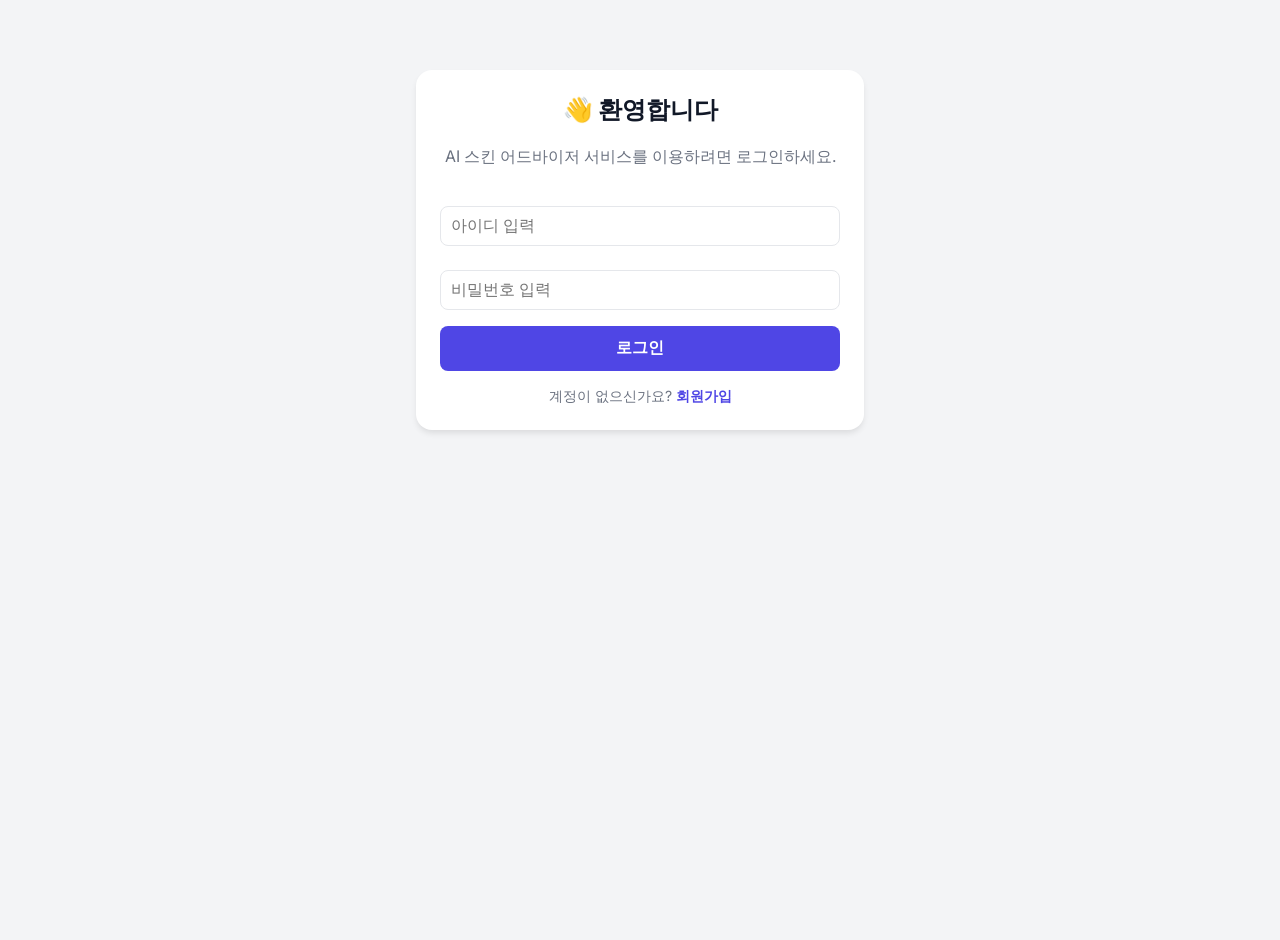
==== static/index.html @ b9366408 "사라진 제품수집 버튼 다시추가" ====
<!DOCTYPE html>
<html lang="ko">

<head>
    <meta charset="UTF-8">
    <meta name="viewport" content="width=device-width, initial-scale=1.0">
    <title>AI Skin Advisor</title>
    <script src="https://cdn.jsdelivr.net/npm/chart.js"></script>
    <link href="https://fonts.googleapis.com/css2?family=Inter:wght@400;600;700&display=swap" rel="stylesheet">
    <style>
        :root {
            --primary: #4f46e5;
            --primary-hover: #4338ca;
            --bg: #f3f4f6;
            --card-bg: #ffffff;
            --text: #1f2937;
            --text-light: #6b7280;
            --border: #e5e7eb;
            --success: #10b981;
            --danger: #ef4444;
        }

        body {
            font-family: 'Inter', sans-serif;
            background-color: var(--bg);
            color: var(--text);
            margin: 0;
            padding: 20px;
            display: flex;
            flex-direction: column;
            align-items: center;
            min-height: 100vh;
        }

        .container {
            width: 100%;
            max-width: 800px;
        }

        .card {
            background: var(--card-bg);
            border-radius: 16px;
            padding: 24px;
            box-shadow: 0 4px 6px -1px rgba(0, 0, 0, 0.1);
            margin-bottom: 20px;
        }

        h2,
        h3,
        h4 {
            margin-top: 0;
            color: #111827;
        }

        input,
        select {
            width: 100%;
            padding: 10px;
            margin: 8px 0 16px;
            border: 1px solid var(--border);
            border-radius: 8px;
            box-sizing: border-box;
            font-size: 16px;
        }

        button {
            width: 100%;
            padding: 12px;
            border: none;
            border-radius: 8px;
            font-size: 16px;
            font-weight: 600;
            cursor: pointer;
            transition: background 0.2s;
            color: white;
        }

        .btn-primary {
            background-color: var(--primary);
        }

        .btn-primary:hover {
            background-color: var(--primary-hover);
        }

        .btn-success {
            background-color: var(--success);
        }

        .btn-danger {
            background-color: var(--danger);
        }

        .btn-sm {
            padding: 6px 12px;
            font-size: 14px;
            width: auto;
        }

        .btn-logout {
            background: transparent;
            color: var(--text-light);
            border: 1px solid var(--border);
            width: auto;
            padding: 6px 12px;
        }

        .hidden {
            display: none !important;
        }

        .grid-2 {
            display: grid;
            grid-template-columns: 1fr 1fr;
            gap: 16px;
        }

        .auth-container {
            max-width: 400px;
            margin: 50px auto;
            text-align: center;
        }

        .auth-link {
            margin-top: 16px;
            font-size: 14px;
            color: var(--text-light);
        }

        .auth-link span {
            color: var(--primary);
            cursor: pointer;
            font-weight: 600;
        }

        .top-bar {
            width: 100%;
            max-width: 800px;
            display: flex;
            justify-content: space-between;
            align-items: center;
            margin-bottom: 20px;
        }

        pre {
            background: #f8fafc;
            padding: 12px;
            border-radius: 8px;
            overflow-x: auto;
            font-size: 14px;
            border: 1px solid var(--border);
        }

        /* Modal */
        .modal {
            position: fixed;
            top: 0;
            left: 0;
            width: 100%;
            height: 100%;
            background: rgba(0, 0, 0, 0.5);
            display: flex;
            justify-content: center;
            align-items: center;
            z-index: 1000;
        }

        .modal-content {
            background: white;
            padding: 24px;
            border-radius: 16px;
            width: 90%;
            max-width: 600px;
            max-height: 90vh;
            overflow-y: auto;
            position: relative;
        }

        .close-btn {
            position: absolute;
            top: 16px;
            right: 16px;
            font-size: 24px;
            cursor: pointer;
            color: #9ca3af;
        }

        table {
            width: 100%;
            border-collapse: collapse;
            margin-top: 10px;
        }

        th,
        td {
            padding: 12px;
            text-align: left;
            border-bottom: 1px solid var(--border);
        }

        th {
            font-weight: 600;
            color: var(--text-light);
        }
    </style>
</head>

<body>

    <div id="topBar" class="top-bar hidden">
        <div id="statusText" style="font-size: 1.1em;"></div>
        <button class="btn-logout" onclick="logout()">로그아웃</button>
    </div>

    <!-- Auth Container -->
    <div id="authContainer" class="card auth-container">
        <div id="loginForm">
            <h2>👋 환영합니다</h2>
            <p style="color:var(--text-light); margin-bottom:30px;">AI 스킨 어드바이저 서비스를 이용하려면 로그인하세요.</p>
            <input type="text" id="loginId" placeholder="아이디 입력">
            <input type="password" id="loginPw" placeholder="비밀번호 입력" onkeypress="if(event.keyCode==13) reqLogin()">
            <button class="btn-primary" onclick="reqLogin()">로그인</button>
            <div class="auth-link">
                계정이 없으신가요? <span onclick="toggleAuth('signup')">회원가입</span>
            </div>
        </div>

        <div id="signupForm" class="hidden">
            <h2>📝 회원가입</h2>
            <p style="color:var(--text-light); margin-bottom:20px;">새로운 계정을 생성합니다.</p>
            <input type="text" id="signId" placeholder="사용할 아이디">
            <input type="password" id="signPw" placeholder="비밀번호">
            <input type="text" id="signName" placeholder="이름 (예: 홍길동)">
            <button class="btn-success" onclick="reqSignup()">가입하기</button>
            <div class="auth-link">
                이미 계정이 있으신가요? <span onclick="toggleAuth('login')">로그인</span>
            </div>
        </div>
    </div>

    <!-- Main App -->
    <div id="mainApp" class="container hidden">

        <!-- Step 1: Analysis -->
        <div class="card">
            <h3>📸 STEP 1. 피부 분석</h3>
            <div class="grid-2">
                <div>
                    <label>현재 사용자</label>
                    <input type="text" id="currentUserId" readonly style="background:#f3f4f6;">
                </div>
                <div>
                    <label>얼굴 사진 업로드</label>
                    <input type="file" id="imageFile" accept="image/*">
                </div>
            </div>
            <div class="grid-2">
                <div><label>수분 (0~100)</label><input type="number" id="moisture" value="30"></div>
                <div><label>유분 (0~100)</label><input type="number" id="sebum" value="70"></div>
            </div>
            <div style="margin-bottom: 20px; padding: 15px; background: #e0f2fe; border-radius: 8px; border: 1px solid #bae6fd;">
                <h4 style="margin-top:0; color:#0369a1;">🤖 키오스크 모드 (라즈베리파이)</h4>
                <p style="font-size:0.9em; color:#0c4a6e;">카메라와 센서를 사용하여 자동으로 측정합니다.</p>
                <button class="btn-primary" style="background-color:#0284c7;" onclick="reqHardwareAnalyze()">
                    📸 센서 및 카메라 측정 시작
                </button>
            </div>
            <button class="btn-primary" onclick="reqAnalyze()">분석 시작하기</button>

            <div id="result1Area" class="hidden" style="margin-top:20px;">
                <h4>📊 1단계 분석 결과</h4>
                <pre id="result1"></pre>
            </div>
        </div>

        <!-- Step 2: Recommendation -->
        <div class="card hidden" id="step2Card">
            <h3>💊 STEP 2. 맞춤 처방</h3>
            <p style="color:var(--text-light); font-size:0.9em;">분석 ID: <span id="savedAnalysisId"
                    style="font-weight:bold;">None</span></p>

            <div class="grid-2">
                <div><label>수면 시간 (시간)</label><input type="number" id="sleep" value="7.0"></div>
                <div><label>물 섭취량 (ml)</label><input type="number" id="water" value="1500"></div>
                <div><label>세안 횟수 (일)</label><input type="number" id="washFreq" value="2"></div>
                <div><label>나이</label><input type="number" id="age" value="24"></div>
            </div>

            <div class="grid-2">
                <div>
                    <label>민감성 여부</label>
                    <select id="sensitivity">
                        <option value="no">아니오</option>
                        <option value="yes">예</option>
                    </select>
                </div>
                <div>
                    <label>선호 제형</label>
                    <select id="texture">
                        <option value="gel">젤</option>
                        <option value="cream">크림</option>
                        <option value="lotion">로션</option>
                    </select>
                </div>
            </div>

            <button class="btn-success" onclick="reqRecommend()">최종 처방 받기</button>

            <div id="result2Area" class="hidden" style="margin-top:20px;">
                <h4>🏆 최종 추천 결과</h4>
                <pre id="result2"></pre>
            </div>
        </div>

        <!-- History Section -->
        <div class="card">
            <div style="display:flex; justify-content:space-between; align-items:center; margin-bottom:16px;">
                <h3 style="margin:0;">📅 피부 분석 기록</h3>
                <button class="btn-primary btn-sm" onclick="reqHistory()">새로고침</button>
            </div>

            <div id="historyArea" class="hidden">
                <div style="height:300px; margin-bottom:24px;">
                    <canvas id="historyChart"></canvas>
                </div>
                <div style="overflow-x:auto;">
                    <table id="historyTable">
                        <thead>
                            <tr>
                                <th>날짜</th>
                                <th>피부나이</th>
                                <th>상세보기</th>
                            </tr>
                        </thead>
                        <tbody></tbody>
                    </table>
                </div>
            </div>
        </div>

        <div class="card" style="border: 1px solid #cbd5e1; background-color: #f8fafc;">
            <h3>🛠 관리자 메뉴 (데이터 업데이트)</h3>
            <p style="color:var(--text-light); font-size:0.9em;">새로운 화장품 데이터를 크롤링하여 DB를 갱신합니다.</p>
            <div class="grid-2">
                <div>
                    <label>관리자 키</label>
                    <input type="password" id="adminKey" placeholder="admin1234">
                </div>
                <div>
                    <label>&nbsp;</label> <button class="btn-danger" onclick="reqUpdateProducts()">🔄 제품 데이터 업데이트 실행</button>
                </div>
            </div>
        </div>
    </div>

    <!-- Detail Modal -->
    <div id="detailModal" class="modal hidden" onclick="closeModal(event)">
        <div class="modal-content">
            <span class="close-btn" onclick="closeModal(event)">&times;</span>
            <h2 style="margin-bottom:20px;">상세 분석 결과</h2>

            <div class="grid-2" style="margin-bottom:20px;">
                <div>
                    <img id="modalImg" src="" alt="분석 이미지"
                        style="width:100%; border-radius:8px; object-fit:cover; aspect-ratio:1/1; background:#eee;">
                </div>
                <div>
                    <div style="background:#f8fafc; padding:16px; border-radius:8px;">
                        <p style="font-size:1.2em; font-weight:bold; margin-top:0;">피부 나이: <span id="modalAge"
                                style="color:var(--primary);"></span>세</p>
                        <div style="display:grid; grid-template-columns:1fr 1fr; gap:8px; font-size:0.9em;">
                            <div>수분: <span id="modalMoist"></span></div>
                            <div>유분: <span id="modalSebum"></span></div>
                            <div>여드름: <span id="modalAcne"></span></div>
                            <div>주름: <span id="modalWrinkle"></span></div>
                            <div>모공: <span id="modalPore"></span></div>
                            <div>색소: <span id="modalPigment"></span></div>
                            <div>홍조: <span id="modalRedness"></span></div>
                        </div>
                    </div>
                </div>
            </div>

            <h3>추천 제품 Top 3</h3>
            <ul id="modalProducts"
                style="background:#f0fdf4; padding:16px 16px 16px 32px; border-radius:8px; color:#166534;"></ul>
        </div>
    </div>

    <script>
        // 전역 변수
        let currentUser = null;
        let currentAnalysisId = null;
        let historyData = [];
        let myChart = null;

        // 화면 전환 함수
        function toggleAuth(target) {
            const loginForm = document.getElementById('loginForm');
            const signupForm = document.getElementById('signupForm');

            document.querySelectorAll('#authContainer input').forEach(input => input.value = '');

            if (target === 'signup') {
                loginForm.classList.add('hidden');
                signupForm.classList.remove('hidden');
            } else {
                signupForm.classList.add('hidden');
                loginForm.classList.remove('hidden');
            }
        }

        // 로그인 요청
        async function reqLogin() {
            const id = document.getElementById('loginId').value;
            const pw = document.getElementById('loginPw').value;
            if (!id || !pw) return alert("아이디와 비밀번호를 입력하세요.");

            try {
                const res = await fetch('/login', {
                    method: 'POST',
                    headers: { 'Content-Type': 'application/json' },
                    body: JSON.stringify({ user_id: id, password: pw, name: "user" })
                });
                const data = await res.json();

                if (res.ok) {
                    currentUser = data.user_info;
                    document.getElementById('authContainer').classList.add('hidden');
                    document.getElementById('topBar').classList.remove('hidden');
                    document.getElementById('mainApp').classList.remove('hidden');
                    document.getElementById('statusText').innerHTML = `👤 <b>${currentUser.name}</b>님`;
                    document.getElementById('currentUserId').value = currentUser.user_id;

                    // 로그인 성공 시 자동으로 기록 불러오기
                    reqHistory();
                } else {
                    alert(data.detail);
                }
            } catch (e) { alert("서버 오류: " + e); }
        }

        // 회원가입 요청
        async function reqSignup() {
            const id = document.getElementById('signId').value;
            const pw = document.getElementById('signPw').value;
            const name = document.getElementById('signName').value;
            if (!id || !pw) return alert("정보를 모두 입력하세요.");

            try {
                const res = await fetch('/signup', {
                    method: 'POST',
                    headers: { 'Content-Type': 'application/json' },
                    body: JSON.stringify({ user_id: id, password: pw, name: name })
                });
                if (res.ok) {
                    alert("가입되었습니다! 로그인해주세요.");
                    toggleAuth('login');
                } else {
                    const err = await res.json();
                    alert(err.detail);
                }
            } catch (e) { alert("서버 오류: " + e); }
        }

        // 로그아웃
        function logout() {
            location.reload();
        }

        // 분석 요청
        async function reqAnalyze() {
            const fileInput = document.getElementById('imageFile');
            if (fileInput.files.length === 0) return alert("사진을 선택해주세요.");

            const formData = new FormData();
            formData.append("user_id", currentUser.user_id);
            formData.append("moisture", document.getElementById('moisture').value);
            formData.append("sebum", document.getElementById('sebum').value);
            formData.append("file", fileInput.files[0]);

            try {
                const res = await fetch('/analyze', { method: 'POST', body: formData });
                const data = await res.json();
                if (!res.ok) throw new Error(data.detail);

                document.getElementById('result1Area').classList.remove('hidden');
                document.getElementById('result1').innerText = JSON.stringify(data, null, 2);

                if (data.analysis_id) {
                    currentAnalysisId = data.analysis_id;
                    document.getElementById('savedAnalysisId').innerText = currentAnalysisId;
                    document.getElementById('step2Card').classList.remove('hidden');
                    document.getElementById('step2Card').scrollIntoView({ behavior: 'smooth' });
                }
            } catch (err) { alert(err); }
        }

        // 하드웨어 측정 요청 함수
        async function reqHardwareAnalyze() {
            if (!currentUser) return alert("로그인이 필요합니다.");

            // 버튼 로딩 표시
            const btn = event.target;
            const originalText = btn.innerText;
            btn.innerText = "⏳ 측정 및 분석 중...";
            btn.disabled = true;

            try {
                const formData = new FormData();
                formData.append("user_id", currentUser.user_id);

                // 서버에 하드웨어 측정 요청 (/analyze-hardware)
                const res = await fetch('/analyze-hardware', {
                    method: 'POST',
                    body: formData
                });

                const data = await res.json();
                if (!res.ok) throw new Error(data.detail);

                // 1. 분석 결과창 띄우기
                document.getElementById('result1Area').classList.remove('hidden');
                document.getElementById('result1').innerText = JSON.stringify(data, null, 2);

                // 2. 센서값(수분/유분)이 있으면 입력칸에 자동으로 채워주기
                if(data.sensor_data) {
                    document.getElementById('moisture').value = data.sensor_data.moisture;
                    document.getElementById('sebum').value = data.sensor_data.sebum;
                    alert(`측정 완료!\n수분: ${data.sensor_data.moisture}, 유분: ${data.sensor_data.sebum}`);
                }

                // 3. 다음 단계(처방)로 넘어가기 위한 ID 저장
                if (data.analysis_id) {
                    currentAnalysisId = data.analysis_id;
                    document.getElementById('savedAnalysisId').innerText = currentAnalysisId;
                    document.getElementById('step2Card').classList.remove('hidden');
                    document.getElementById('step2Card').scrollIntoView({ behavior: 'smooth' });
                }

            } catch (err) {
                alert("하드웨어 분석 실패: " + err);
            } finally {
                // 버튼 원상복구
                btn.innerText = originalText;
                btn.disabled = false;
            }
        }

        // 추천 요청
        async function reqRecommend() {
            if (!currentAnalysisId) return alert("분석부터 진행하세요.");

            const payload = {
                "user_id": currentUser.user_id,
                "analysis_id": currentAnalysisId,
                "lifestyle": {
                    "sleep_hours_7d": parseFloat(document.getElementById('sleep').value),
                    "water_intake_ml": parseInt(document.getElementById('water').value),
                    "wash_freq_per_day": parseInt(document.getElementById('washFreq').value),
                    "wash_temp": "normal",
                    "sensitivity": document.getElementById('sensitivity').value
                },
                "user_pref": {
                    "age": parseInt(document.getElementById('age').value),
                    "pref_texture": document.getElementById('texture').value
                }
            };

            try {
                const res = await fetch('/recommend', {
                    method: 'POST',
                    headers: { 'Content-Type': 'application/json' },
                    body: JSON.stringify(payload)
                });
                const data = await res.json();
                document.getElementById('result2Area').classList.remove('hidden');
                document.getElementById('result2').innerText = JSON.stringify(data, null, 2);

                // 추천 완료 후 기록 갱신
                reqHistory();
            } catch (err) { alert(err); }
        }

        // 히스토리 요청
        async function reqHistory() {
            if (!currentUser) return;
            try {
                const res = await fetch(`/history/${currentUser.user_id}`);
                const data = await res.json();
                historyData = data.history;

                const tbody = document.querySelector('#historyTable tbody');
                tbody.innerHTML = "";

                if (historyData.length === 0) {
                    tbody.innerHTML = "<tr><td colspan='3'>기록이 없습니다.</td></tr>";
                    document.getElementById('historyArea').classList.remove('hidden'); // 빈 기록이라도 영역은 보여줌
                    return;
                }

                // 테이블 렌더링
                historyData.forEach((item, index) => {
                    tbody.innerHTML += `<tr>
                        <td>${item.date.split(' ')[0]}</td>
                        <td>${item.skin_age}세</td>
                        <td><button class="btn-primary btn-sm" onclick="openModal(${index})">보기</button></td>
                    </tr>`;
                });

                document.getElementById('historyArea').classList.remove('hidden');
                renderChart(historyData);

            } catch (e) { console.error(e); }
        }

        // 차트 렌더링
        function renderChart(data) {
            const ctx = document.getElementById('historyChart').getContext('2d');

            // 날짜 오름차순 정렬
            const sortedData = [...data].sort((a, b) => new Date(a.date) - new Date(b.date));

            const labels = sortedData.map(d => d.date.split(' ')[0]);
            const ages = sortedData.map(d => d.skin_age);
            const moistures = sortedData.map(d => d.scores ? d.scores.moisture : 0);

            if (myChart) myChart.destroy();

            myChart = new Chart(ctx, {
                type: 'line',
                data: {
                    labels: labels,
                    datasets: [
                        {
                            label: '피부 나이',
                            data: ages,
                            borderColor: '#ef4444',
                            backgroundColor: 'rgba(239, 68, 68, 0.1)',
                            tension: 0.3,
                            fill: true
                        },
                        {
                            label: '수분도',
                            data: moistures,
                            borderColor: '#10b981',
                            backgroundColor: 'rgba(16, 185, 129, 0.1)',
                            tension: 0.3,
                            fill: true
                        }
                    ]
                },
                options: {
                    responsive: true,
                    maintainAspectRatio: false,
                    scales: {
                        y: { beginAtZero: true }
                    }
                }
            });
        }

        // 모달 열기
        function openModal(index) {
            const item = historyData[index];
            const scores = item.scores || {};

            const imgTag = document.getElementById('modalImg');
            if (item.image_path) {
                const filename = item.image_path.split(/[/\\\\]/).pop();
                imgTag.src = `/uploads/${filename}`;
                imgTag.classList.remove('hidden');
            } else {
                imgTag.classList.add('hidden');
            }

            document.getElementById('modalAge').innerText = item.skin_age;
            document.getElementById('modalAcne').innerText = scores.acne || 0;
            document.getElementById('modalWrinkle').innerText = scores.wrinkles || 0;
            document.getElementById('modalPore').innerText = scores.pores || 0;
            document.getElementById('modalPigment').innerText = scores.pigmentation || 0;
            document.getElementById('modalRedness').innerText = scores.redness || 0;
            document.getElementById('modalMoist').innerText = scores.moisture || 0;
            document.getElementById('modalSebum').innerText = scores.sebum || 0;

            const ul = document.getElementById('modalProducts');
            ul.innerHTML = "";
            if (item.top3_names && item.top3_names.length > 0) {
                item.top3_names.forEach(name => {
                    ul.innerHTML += `<li>${name}</li>`;
                });
            } else {
                ul.innerHTML = "<li>추천 제품 정보가 없습니다.</li>";
            }

            document.getElementById('detailModal').classList.remove('hidden');
        }

        // 모달 닫기
        function closeModal(e) {
            if (e.target === e.currentTarget || e.target.classList.contains('close-btn')) {
                document.getElementById('detailModal').classList.add('hidden');
            }
        }

        // [추가됨] 관리자 제품 업데이트 요청
        async function reqUpdateProducts() {
            const secretKey = document.getElementById('adminKey').value;
            if (!secretKey) return alert("관리자 키를 입력해주세요.");

            // main.py가 Form 데이터(secret_key)를 요구하므로 FormData 사용
            const formData = new FormData();
            formData.append("secret_key", secretKey);

            const btn = event.target;
            const originalText = btn.innerText;
            btn.innerText = "🚀 요청 중...";
            btn.disabled = true;

            try {
                const res = await fetch('/update-products', {
                    method: 'POST',
                    body: formData
                });
                const data = await res.json();

                if (res.ok) {
                    alert("✅ 성공: " + data.message + "\n(백그라운드에서 작업이 진행됩니다.)");
                } else {
                    alert("❌ 실패: " + data.detail); // 키가 틀리면 여기서 걸러짐
                }
            } catch (e) {
                alert("서버 통신 오류: " + e);
            } finally {
                btn.innerText = originalText;
                btn.disabled = false;
            }
        }
    </script>
</body>

</html>
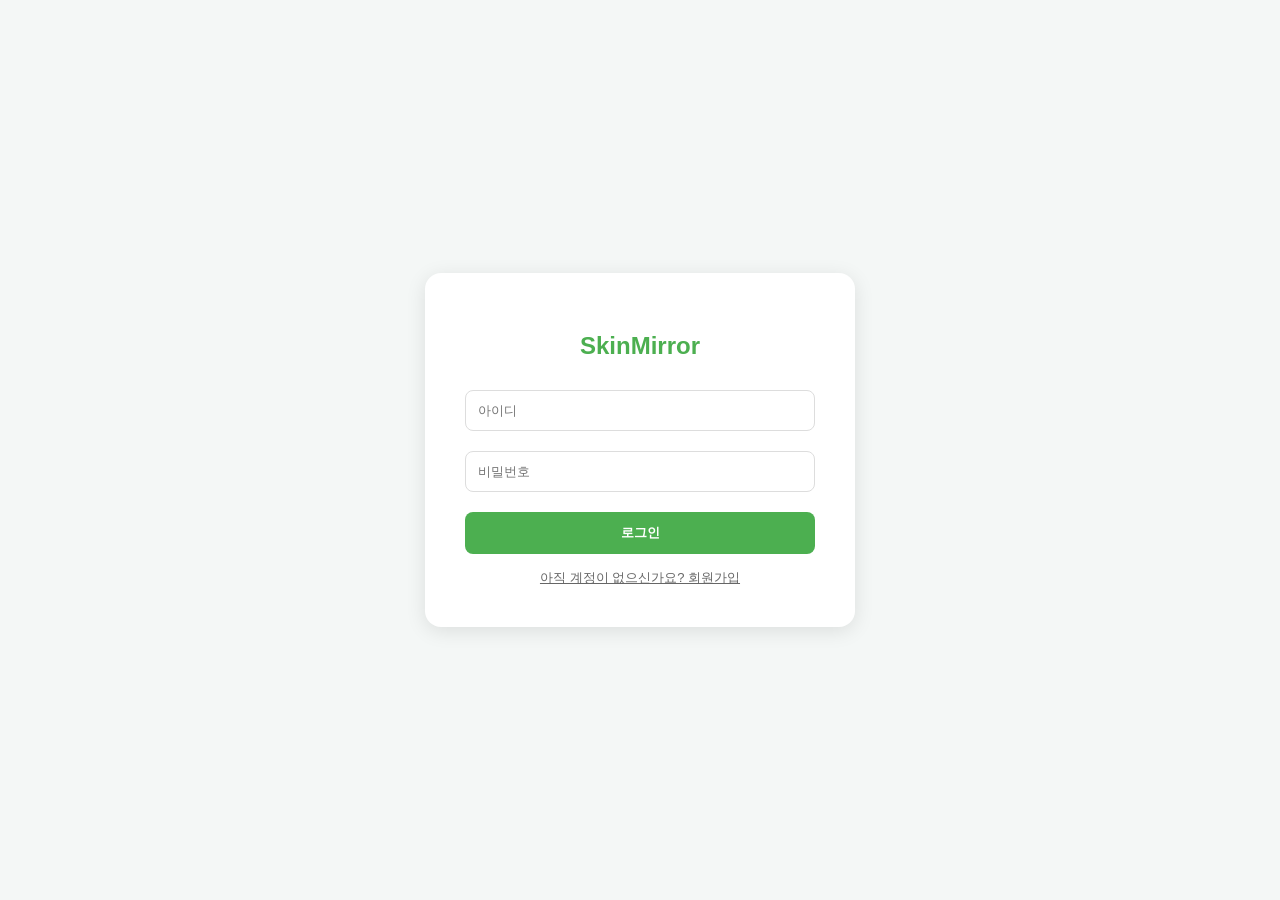
==== commit 1fe4e105: "이것 저것 수정함" ====
--- a/static/index.html
+++ b/static/index.html
@@ -1,742 +1,176 @@
 <!DOCTYPE html>
 <html lang="ko">
-
 <head>
     <meta charset="UTF-8">
     <meta name="viewport" content="width=device-width, initial-scale=1.0">
-    <title>AI Skin Advisor</title>
-    <script src="https://cdn.jsdelivr.net/npm/chart.js"></script>
-    <link href="https://fonts.googleapis.com/css2?family=Inter:wght@400;600;700&display=swap" rel="stylesheet">
-    <style>
-        :root {
-            --primary: #4f46e5;
-            --primary-hover: #4338ca;
-            --bg: #f3f4f6;
-            --card-bg: #ffffff;
-            --text: #1f2937;
-            --text-light: #6b7280;
-            --border: #e5e7eb;
-            --success: #10b981;
-            --danger: #ef4444;
-        }
+    <title>SkinMirror PC Dashboard</title>
+    <link href="https://cdnjs.cloudflare.com/ajax/libs/font-awesome/6.0.0/css/all.min.css" rel="stylesheet">
 
-        body {
-            font-family: 'Inter', sans-serif;
-            background-color: var(--bg);
-            color: var(--text);
-            margin: 0;
-            padding: 20px;
-            display: flex;
-            flex-direction: column;
-            align-items: center;
-            min-height: 100vh;
-        }
+    <link rel="icon" href="data:,">
 
-        .container {
-            width: 100%;
-            max-width: 800px;
-        }
-
-        .card {
-            background: var(--card-bg);
-            border-radius: 16px;
-            padding: 24px;
-            box-shadow: 0 4px 6px -1px rgba(0, 0, 0, 0.1);
-            margin-bottom: 20px;
-        }
-
-        h2,
-        h3,
-        h4 {
-            margin-top: 0;
-            color: #111827;
-        }
-
-        input,
-        select {
-            width: 100%;
-            padding: 10px;
-            margin: 8px 0 16px;
-            border: 1px solid var(--border);
-            border-radius: 8px;
-            box-sizing: border-box;
-            font-size: 16px;
-        }
-
-        button {
-            width: 100%;
-            padding: 12px;
-            border: none;
-            border-radius: 8px;
-            font-size: 16px;
-            font-weight: 600;
-            cursor: pointer;
-            transition: background 0.2s;
-            color: white;
-        }
-
-        .btn-primary {
-            background-color: var(--primary);
-        }
-
-        .btn-primary:hover {
-            background-color: var(--primary-hover);
-        }
-
-        .btn-success {
-            background-color: var(--success);
-        }
-
-        .btn-danger {
-            background-color: var(--danger);
-        }
-
-        .btn-sm {
-            padding: 6px 12px;
-            font-size: 14px;
-            width: auto;
-        }
-
-        .btn-logout {
-            background: transparent;
-            color: var(--text-light);
-            border: 1px solid var(--border);
-            width: auto;
-            padding: 6px 12px;
-        }
-
-        .hidden {
-            display: none !important;
-        }
-
-        .grid-2 {
-            display: grid;
-            grid-template-columns: 1fr 1fr;
-            gap: 16px;
-        }
-
-        .auth-container {
-            max-width: 400px;
-            margin: 50px auto;
-            text-align: center;
-        }
-
-        .auth-link {
-            margin-top: 16px;
-            font-size: 14px;
-            color: var(--text-light);
-        }
-
-        .auth-link span {
-            color: var(--primary);
-            cursor: pointer;
-            font-weight: 600;
-        }
-
-        .top-bar {
-            width: 100%;
-            max-width: 800px;
-            display: flex;
-            justify-content: space-between;
-            align-items: center;
-            margin-bottom: 20px;
-        }
-
-        pre {
-            background: #f8fafc;
-            padding: 12px;
-            border-radius: 8px;
-            overflow-x: auto;
-            font-size: 14px;
-            border: 1px solid var(--border);
-        }
-
-        /* Modal */
-        .modal {
-            position: fixed;
-            top: 0;
-            left: 0;
-            width: 100%;
-            height: 100%;
-            background: rgba(0, 0, 0, 0.5);
-            display: flex;
-            justify-content: center;
-            align-items: center;
-            z-index: 1000;
-        }
-
-        .modal-content {
-            background: white;
-            padding: 24px;
-            border-radius: 16px;
-            width: 90%;
-            max-width: 600px;
-            max-height: 90vh;
-            overflow-y: auto;
-            position: relative;
-        }
-
-        .close-btn {
-            position: absolute;
-            top: 16px;
-            right: 16px;
-            font-size: 24px;
-            cursor: pointer;
-            color: #9ca3af;
-        }
-
-        table {
-            width: 100%;
-            border-collapse: collapse;
-            margin-top: 10px;
-        }
-
-        th,
-        td {
-            padding: 12px;
-            text-align: left;
-            border-bottom: 1px solid var(--border);
-        }
-
-        th {
-            font-weight: 600;
-            color: var(--text-light);
-        }
-    </style>
+    <link rel="stylesheet" href="style.css">
 </head>
-
 <body>
 
-    <div id="topBar" class="top-bar hidden">
-        <div id="statusText" style="font-size: 1.1em;"></div>
-        <button class="btn-logout" onclick="logout()">로그아웃</button>
+    <div id="loginOverlay">
+        <div class="login-card">
+            <h2 style="color: #4CAF50; margin-bottom: 20px;">SkinMirror</h2>
+            <input type="text" id="inputId" class="login-input" placeholder="아이디" onkeypress="handleEnter(event)">
+            <input type="password" id="inputPw" class="login-input" placeholder="비밀번호" onkeypress="handleEnter(event)">
+            <button class="login-btn" onclick="performLogin()">로그인</button>
+            <div class="signup-link" onclick="performSignup()">아직 계정이 없으신가요? 회원가입</div>
+        </div>
     </div>
 
-    <!-- Auth Container -->
-    <div id="authContainer" class="card auth-container">
-        <div id="loginForm">
-            <h2>👋 환영합니다</h2>
-            <p style="color:var(--text-light); margin-bottom:30px;">AI 스킨 어드바이저 서비스를 이용하려면 로그인하세요.</p>
-            <input type="text" id="loginId" placeholder="아이디 입력">
-            <input type="password" id="loginPw" placeholder="비밀번호 입력" onkeypress="if(event.keyCode==13) reqLogin()">
-            <button class="btn-primary" onclick="reqLogin()">로그인</button>
-            <div class="auth-link">
-                계정이 없으신가요? <span onclick="toggleAuth('signup')">회원가입</span>
+    <div class="dashboard-wrapper">
+
+        <div class="sidebar">
+            <div class="logo">SkinMirror</div>
+
+            <div class="menu-item active" onclick="switchView('calendar')" id="menu-calendar">
+                <i class="fas fa-calendar-alt"></i> 히스토리
+            </div>
+
+            <div class="menu-item" onclick="switchView('report')" id="menu-report">
+                <i class="fas fa-clipboard-list"></i> 분석 리포트
+            </div>
+
+            <div class="menu-item" onclick="switchView('settings')" id="menu-settings">
+                <i class="fas fa-cog"></i> 사용자 설정
+            </div>
+
+            <div class="menu-item logout" onclick="logout()">
+                <i class="fas fa-sign-out-alt"></i> 로그아웃
             </div>
         </div>
 
-        <div id="signupForm" class="hidden">
-            <h2>📝 회원가입</h2>
-            <p style="color:var(--text-light); margin-bottom:20px;">새로운 계정을 생성합니다.</p>
-            <input type="text" id="signId" placeholder="사용할 아이디">
-            <input type="password" id="signPw" placeholder="비밀번호">
-            <input type="text" id="signName" placeholder="이름 (예: 홍길동)">
-            <button class="btn-success" onclick="reqSignup()">가입하기</button>
-            <div class="auth-link">
-                이미 계정이 있으신가요? <span onclick="toggleAuth('login')">로그인</span>
-            </div>
-        </div>
-    </div>
+        <div class="content-area">
 
-    <!-- Main App -->
-    <div id="mainApp" class="container hidden">
+            <div id="view-calendar" class="view-section active">
+                <div class="dashboard-container">
+                    <div class="calendar-section">
+                        <div class="cal-header">
+                            <h2 id="currentMonth">2025년 12월</h2>
+                            <div>
+                                <button class="cal-btn" onclick="changeMonth(-1)"><i class="fas fa-chevron-left"></i></button>
+                                <button class="cal-btn" onclick="changeMonth(1)"><i class="fas fa-chevron-right"></i></button>
+                            </div>
+                        </div>
+                        <div class="weekdays">
+                            <div style="color: #ff5252">일</div><div>월</div><div>화</div><div>수</div><div>목</div><div>금</div><div style="color: #4a90e2">토</div>
+                        </div>
+                        <div class="days" id="calendarGrid"></div>
+                    </div>
 
-        <!-- Step 1: Analysis -->
-        <div class="card">
-            <h3>📸 STEP 1. 피부 분석</h3>
-            <div class="grid-2">
-                <div>
-                    <label>현재 사용자</label>
-                    <input type="text" id="currentUserId" readonly style="background:#f3f4f6;">
-                </div>
-                <div>
-                    <label>얼굴 사진 업로드</label>
-                    <input type="file" id="imageFile" accept="image/*">
-                </div>
-            </div>
-            <div class="grid-2">
-                <div><label>수분 (0~100)</label><input type="number" id="moisture" value="30"></div>
-                <div><label>유분 (0~100)</label><input type="number" id="sebum" value="70"></div>
-            </div>
-            <div style="margin-bottom: 20px; padding: 15px; background: #e0f2fe; border-radius: 8px; border: 1px solid #bae6fd;">
-                <h4 style="margin-top:0; color:#0369a1;">🤖 키오스크 모드 (라즈베리파이)</h4>
-                <p style="font-size:0.9em; color:#0c4a6e;">카메라와 센서를 사용하여 자동으로 측정합니다.</p>
-                <button class="btn-primary" style="background-color:#0284c7;" onclick="reqHardwareAnalyze()">
-                    📸 센서 및 카메라 측정 시작
-                </button>
-            </div>
-            <button class="btn-primary" onclick="reqAnalyze()">분석 시작하기</button>
-
-            <div id="result1Area" class="hidden" style="margin-top:20px;">
-                <h4>📊 1단계 분석 결과</h4>
-                <pre id="result1"></pre>
-            </div>
-        </div>
-
-        <!-- Step 2: Recommendation -->
-        <div class="card hidden" id="step2Card">
-            <h3>💊 STEP 2. 맞춤 처방</h3>
-            <p style="color:var(--text-light); font-size:0.9em;">분석 ID: <span id="savedAnalysisId"
-                    style="font-weight:bold;">None</span></p>
-
-            <div class="grid-2">
-                <div><label>수면 시간 (시간)</label><input type="number" id="sleep" value="7.0"></div>
-                <div><label>물 섭취량 (ml)</label><input type="number" id="water" value="1500"></div>
-                <div><label>세안 횟수 (일)</label><input type="number" id="washFreq" value="2"></div>
-                <div><label>나이</label><input type="number" id="age" value="24"></div>
-            </div>
-
-            <div class="grid-2">
-                <div>
-                    <label>민감성 여부</label>
-                    <select id="sensitivity">
-                        <option value="no">아니오</option>
-                        <option value="yes">예</option>
-                    </select>
-                </div>
-                <div>
-                    <label>선호 제형</label>
-                    <select id="texture">
-                        <option value="gel">젤</option>
-                        <option value="cream">크림</option>
-                        <option value="lotion">로션</option>
-                    </select>
-                </div>
-            </div>
-
-            <button class="btn-success" onclick="reqRecommend()">최종 처방 받기</button>
-
-            <div id="result2Area" class="hidden" style="margin-top:20px;">
-                <h4>🏆 최종 추천 결과</h4>
-                <pre id="result2"></pre>
-            </div>
-        </div>
-
-        <!-- History Section -->
-        <div class="card">
-            <div style="display:flex; justify-content:space-between; align-items:center; margin-bottom:16px;">
-                <h3 style="margin:0;">📅 피부 분석 기록</h3>
-                <button class="btn-primary btn-sm" onclick="reqHistory()">새로고침</button>
-            </div>
-
-            <div id="historyArea" class="hidden">
-                <div style="height:300px; margin-bottom:24px;">
-                    <canvas id="historyChart"></canvas>
-                </div>
-                <div style="overflow-x:auto;">
-                    <table id="historyTable">
-                        <thead>
-                            <tr>
-                                <th>날짜</th>
-                                <th>피부나이</th>
-                                <th>상세보기</th>
-                            </tr>
-                        </thead>
-                        <tbody></tbody>
-                    </table>
-                </div>
-            </div>
-        </div>
-
-        <div class="card" style="border: 1px solid #cbd5e1; background-color: #f8fafc;">
-            <h3>🛠 관리자 메뉴 (데이터 업데이트)</h3>
-            <p style="color:var(--text-light); font-size:0.9em;">새로운 화장품 데이터를 크롤링하여 DB를 갱신합니다.</p>
-            <div class="grid-2">
-                <div>
-                    <label>관리자 키</label>
-                    <input type="password" id="adminKey" placeholder="admin1234">
-                </div>
-                <div>
-                    <label>&nbsp;</label> <button class="btn-danger" onclick="reqUpdateProducts()">🔄 제품 데이터 업데이트 실행</button>
-                </div>
-            </div>
-        </div>
-    </div>
-
-    <!-- Detail Modal -->
-    <div id="detailModal" class="modal hidden" onclick="closeModal(event)">
-        <div class="modal-content">
-            <span class="close-btn" onclick="closeModal(event)">&times;</span>
-            <h2 style="margin-bottom:20px;">상세 분석 결과</h2>
-
-            <div class="grid-2" style="margin-bottom:20px;">
-                <div>
-                    <img id="modalImg" src="" alt="분석 이미지"
-                        style="width:100%; border-radius:8px; object-fit:cover; aspect-ratio:1/1; background:#eee;">
-                </div>
-                <div>
-                    <div style="background:#f8fafc; padding:16px; border-radius:8px;">
-                        <p style="font-size:1.2em; font-weight:bold; margin-top:0;">피부 나이: <span id="modalAge"
-                                style="color:var(--primary);"></span>세</p>
-                        <div style="display:grid; grid-template-columns:1fr 1fr; gap:8px; font-size:0.9em;">
-                            <div>수분: <span id="modalMoist"></span></div>
-                            <div>유분: <span id="modalSebum"></span></div>
-                            <div>여드름: <span id="modalAcne"></span></div>
-                            <div>주름: <span id="modalWrinkle"></span></div>
-                            <div>모공: <span id="modalPore"></span></div>
-                            <div>색소: <span id="modalPigment"></span></div>
-                            <div>홍조: <span id="modalRedness"></span></div>
+                    <div class="detail-section">
+                        <div class="user-info">
+                            <div><span style="font-size: 14px; color: #666;">환영합니다!</span><br><strong style="font-size: 20px;" id="displayUserId">User</strong> 님</div>
+                        </div>
+                        <div id="detailContent">
+                            <div class="no-data"><i class="fas fa-calendar-alt" style="font-size: 48px; margin-bottom: 10px;"></i><p>날짜를 클릭하여<br>피부 기록을 확인하세요.</p></div>
                         </div>
                     </div>
                 </div>
             </div>
 
-            <h3>추천 제품 Top 3</h3>
-            <ul id="modalProducts"
-                style="background:#f0fdf4; padding:16px 16px 16px 32px; border-radius:8px; color:#166534;"></ul>
+            <div id="view-report" class="view-section" style="display: none;">
+                <div class="report-container">
+                    <div class="report-header">
+                        <h2>🧪 피부 정밀 분석 리포트</h2>
+                        <button class="primary-btn" id="analyzeBtn" onclick="runAnalysis()">
+                            <i class="fas fa-magic"></i> 최신 기록으로 분석하기
+                        </button>
+                    </div>
+
+                    <div id="reportResult" style="display: none;">
+                        <h3>🧴 AI 추천 제품</h3>
+                        <div class="product-list" id="productList">Loading...</div>
+
+                        <h3>📝 맞춤 케어 루틴</h3>
+                        <div class="routine-grid" id="routineList">Loading...</div>
+                    </div>
+
+                    <div id="reportEmpty" class="no-data" style="margin-top: 100px;">
+                        <i class="fas fa-search" style="font-size: 48px; margin-bottom: 10px;"></i>
+                        <p>분석 버튼을 눌러<br>맞춤 처방을 받아보세요.</p>
+                    </div>
+                </div>
+            </div>
+
+            <div id="view-settings" class="view-section" style="display: none;">
+                <div class="settings-container">
+                    <h2>⚙️ 사용자 맞춤 설정</h2>
+                    <p style="color:#666; margin-bottom:30px;">정확한 분석을 위해 생활 습관을 입력해주세요.</p>
+
+                    <div class="form-group">
+                        <label>😴 하루 평균 수면 시간 (시간)</label>
+                        <input type="number" id="inputSleep" placeholder="예: 7">
+                    </div>
+
+                    <div class="form-group">
+                        <label>💧 하루 물 섭취량 (ml)</label>
+                        <input type="number" id="inputWater" placeholder="예: 1500">
+                    </div>
+
+                    <div class="form-group">
+                        <label>🧼 하루 세안 횟수 (회)</label>
+                        <input type="number" id="inputWashCount" placeholder="예: 2">
+                    </div>
+
+                    <div class="form-group">
+                        <label>🌡️ 주로 사용하는 세안 물 온도</label>
+                        <div class="chip-group">
+                            <label class="chip">
+                                <input type="radio" name="washTemp" value="hot"> <span>뜨거운 물</span>
+                            </label>
+                            <label class="chip">
+                                <input type="radio" name="washTemp" value="warm"> <span>미온수</span>
+                            </label>
+                            <label class="chip">
+                                <input type="radio" name="washTemp" value="cold"> <span>찬물</span>
+                            </label>
+                        </div>
+                    </div>
+
+                    <div class="form-group">
+                        <label>🌿 민감성 피부인가요?</label>
+                        <div class="chip-group">
+                            <label class="chip">
+                                <input type="radio" name="sensitive" value="yes"> <span>네 (Yes)</span>
+                            </label>
+                            <label class="chip">
+                                <input type="radio" name="sensitive" value="no"> <span>아니오 (No)</span>
+                            </label>
+                        </div>
+                    </div>
+
+                    <div class="form-group">
+                        <label>🧴 선호하는 화장품 제형</label>
+                        <div class="chip-group">
+                            <label class="chip">
+                                <input type="radio" name="texture" value="gel"> <span>젤 (Gel)</span>
+                            </label>
+                            <label class="chip">
+                                <input type="radio" name="texture" value="lotion"> <span>로션 (Lotion)</span>
+                            </label>
+                            <label class="chip">
+                                <input type="radio" name="texture" value="cream"> <span>크림 (Cream)</span>
+                            </label>
+                            <label class="chip">
+                                <input type="radio" name="texture" value="none"> <span>상관없음</span>
+                            </label>
+                        </div>
+                    </div>
+
+                    <button class="primary-btn" onclick="saveSettings()" style="width: 100%; margin-top: 20px;">
+                        <i class="fas fa-save"></i> 설정 저장하기
+                    </button>
+                </div>
+            </div>
+
         </div>
     </div>
 
-    <script>
-        // 전역 변수
-        let currentUser = null;
-        let currentAnalysisId = null;
-        let historyData = [];
-        let myChart = null;
-
-        // 화면 전환 함수
-        function toggleAuth(target) {
-            const loginForm = document.getElementById('loginForm');
-            const signupForm = document.getElementById('signupForm');
-
-            document.querySelectorAll('#authContainer input').forEach(input => input.value = '');
-
-            if (target === 'signup') {
-                loginForm.classList.add('hidden');
-                signupForm.classList.remove('hidden');
-            } else {
-                signupForm.classList.add('hidden');
-                loginForm.classList.remove('hidden');
-            }
-        }
-
-        // 로그인 요청
-        async function reqLogin() {
-            const id = document.getElementById('loginId').value;
-            const pw = document.getElementById('loginPw').value;
-            if (!id || !pw) return alert("아이디와 비밀번호를 입력하세요.");
-
-            try {
-                const res = await fetch('/login', {
-                    method: 'POST',
-                    headers: { 'Content-Type': 'application/json' },
-                    body: JSON.stringify({ user_id: id, password: pw, name: "user" })
-                });
-                const data = await res.json();
-
-                if (res.ok) {
-                    currentUser = data.user_info;
-                    document.getElementById('authContainer').classList.add('hidden');
-                    document.getElementById('topBar').classList.remove('hidden');
-                    document.getElementById('mainApp').classList.remove('hidden');
-                    document.getElementById('statusText').innerHTML = `👤 <b>${currentUser.name}</b>님`;
-                    document.getElementById('currentUserId').value = currentUser.user_id;
-
-                    // 로그인 성공 시 자동으로 기록 불러오기
-                    reqHistory();
-                } else {
-                    alert(data.detail);
-                }
-            } catch (e) { alert("서버 오류: " + e); }
-        }
-
-        // 회원가입 요청
-        async function reqSignup() {
-            const id = document.getElementById('signId').value;
-            const pw = document.getElementById('signPw').value;
-            const name = document.getElementById('signName').value;
-            if (!id || !pw) return alert("정보를 모두 입력하세요.");
-
-            try {
-                const res = await fetch('/signup', {
-                    method: 'POST',
-                    headers: { 'Content-Type': 'application/json' },
-                    body: JSON.stringify({ user_id: id, password: pw, name: name })
-                });
-                if (res.ok) {
-                    alert("가입되었습니다! 로그인해주세요.");
-                    toggleAuth('login');
-                } else {
-                    const err = await res.json();
-                    alert(err.detail);
-                }
-            } catch (e) { alert("서버 오류: " + e); }
-        }
-
-        // 로그아웃
-        function logout() {
-            location.reload();
-        }
-
-        // 분석 요청
-        async function reqAnalyze() {
-            const fileInput = document.getElementById('imageFile');
-            if (fileInput.files.length === 0) return alert("사진을 선택해주세요.");
-
-            const formData = new FormData();
-            formData.append("user_id", currentUser.user_id);
-            formData.append("moisture", document.getElementById('moisture').value);
-            formData.append("sebum", document.getElementById('sebum').value);
-            formData.append("file", fileInput.files[0]);
-
-            try {
-                const res = await fetch('/analyze', { method: 'POST', body: formData });
-                const data = await res.json();
-                if (!res.ok) throw new Error(data.detail);
-
-                document.getElementById('result1Area').classList.remove('hidden');
-                document.getElementById('result1').innerText = JSON.stringify(data, null, 2);
-
-                if (data.analysis_id) {
-                    currentAnalysisId = data.analysis_id;
-                    document.getElementById('savedAnalysisId').innerText = currentAnalysisId;
-                    document.getElementById('step2Card').classList.remove('hidden');
-                    document.getElementById('step2Card').scrollIntoView({ behavior: 'smooth' });
-                }
-            } catch (err) { alert(err); }
-        }
-
-        // 하드웨어 측정 요청 함수
-        async function reqHardwareAnalyze() {
-            if (!currentUser) return alert("로그인이 필요합니다.");
-
-            // 버튼 로딩 표시
-            const btn = event.target;
-            const originalText = btn.innerText;
-            btn.innerText = "⏳ 측정 및 분석 중...";
-            btn.disabled = true;
-
-            try {
-                const formData = new FormData();
-                formData.append("user_id", currentUser.user_id);
-
-                // 서버에 하드웨어 측정 요청 (/analyze-hardware)
-                const res = await fetch('/analyze-hardware', {
-                    method: 'POST',
-                    body: formData
-                });
-
-                const data = await res.json();
-                if (!res.ok) throw new Error(data.detail);
-
-                // 1. 분석 결과창 띄우기
-                document.getElementById('result1Area').classList.remove('hidden');
-                document.getElementById('result1').innerText = JSON.stringify(data, null, 2);
-
-                // 2. 센서값(수분/유분)이 있으면 입력칸에 자동으로 채워주기
-                if(data.sensor_data) {
-                    document.getElementById('moisture').value = data.sensor_data.moisture;
-                    document.getElementById('sebum').value = data.sensor_data.sebum;
-                    alert(`측정 완료!\n수분: ${data.sensor_data.moisture}, 유분: ${data.sensor_data.sebum}`);
-                }
-
-                // 3. 다음 단계(처방)로 넘어가기 위한 ID 저장
-                if (data.analysis_id) {
-                    currentAnalysisId = data.analysis_id;
-                    document.getElementById('savedAnalysisId').innerText = currentAnalysisId;
-                    document.getElementById('step2Card').classList.remove('hidden');
-                    document.getElementById('step2Card').scrollIntoView({ behavior: 'smooth' });
-                }
-
-            } catch (err) {
-                alert("하드웨어 분석 실패: " + err);
-            } finally {
-                // 버튼 원상복구
-                btn.innerText = originalText;
-                btn.disabled = false;
-            }
-        }
-
-        // 추천 요청
-        async function reqRecommend() {
-            if (!currentAnalysisId) return alert("분석부터 진행하세요.");
-
-            const payload = {
-                "user_id": currentUser.user_id,
-                "analysis_id": currentAnalysisId,
-                "lifestyle": {
-                    "sleep_hours_7d": parseFloat(document.getElementById('sleep').value),
-                    "water_intake_ml": parseInt(document.getElementById('water').value),
-                    "wash_freq_per_day": parseInt(document.getElementById('washFreq').value),
-                    "wash_temp": "normal",
-                    "sensitivity": document.getElementById('sensitivity').value
-                },
-                "user_pref": {
-                    "age": parseInt(document.getElementById('age').value),
-                    "pref_texture": document.getElementById('texture').value
-                }
-            };
-
-            try {
-                const res = await fetch('/recommend', {
-                    method: 'POST',
-                    headers: { 'Content-Type': 'application/json' },
-                    body: JSON.stringify(payload)
-                });
-                const data = await res.json();
-                document.getElementById('result2Area').classList.remove('hidden');
-                document.getElementById('result2').innerText = JSON.stringify(data, null, 2);
-
-                // 추천 완료 후 기록 갱신
-                reqHistory();
-            } catch (err) { alert(err); }
-        }
-
-        // 히스토리 요청
-        async function reqHistory() {
-            if (!currentUser) return;
-            try {
-                const res = await fetch(`/history/${currentUser.user_id}`);
-                const data = await res.json();
-                historyData = data.history;
-
-                const tbody = document.querySelector('#historyTable tbody');
-                tbody.innerHTML = "";
-
-                if (historyData.length === 0) {
-                    tbody.innerHTML = "<tr><td colspan='3'>기록이 없습니다.</td></tr>";
-                    document.getElementById('historyArea').classList.remove('hidden'); // 빈 기록이라도 영역은 보여줌
-                    return;
-                }
-
-                // 테이블 렌더링
-                historyData.forEach((item, index) => {
-                    tbody.innerHTML += `<tr>
-                        <td>${item.date.split(' ')[0]}</td>
-                        <td>${item.skin_age}세</td>
-                        <td><button class="btn-primary btn-sm" onclick="openModal(${index})">보기</button></td>
-                    </tr>`;
-                });
-
-                document.getElementById('historyArea').classList.remove('hidden');
-                renderChart(historyData);
-
-            } catch (e) { console.error(e); }
-        }
-
-        // 차트 렌더링
-        function renderChart(data) {
-            const ctx = document.getElementById('historyChart').getContext('2d');
-
-            // 날짜 오름차순 정렬
-            const sortedData = [...data].sort((a, b) => new Date(a.date) - new Date(b.date));
-
-            const labels = sortedData.map(d => d.date.split(' ')[0]);
-            const ages = sortedData.map(d => d.skin_age);
-            const moistures = sortedData.map(d => d.scores ? d.scores.moisture : 0);
-
-            if (myChart) myChart.destroy();
-
-            myChart = new Chart(ctx, {
-                type: 'line',
-                data: {
-                    labels: labels,
-                    datasets: [
-                        {
-                            label: '피부 나이',
-                            data: ages,
-                            borderColor: '#ef4444',
-                            backgroundColor: 'rgba(239, 68, 68, 0.1)',
-                            tension: 0.3,
-                            fill: true
-                        },
-                        {
-                            label: '수분도',
-                            data: moistures,
-                            borderColor: '#10b981',
-                            backgroundColor: 'rgba(16, 185, 129, 0.1)',
-                            tension: 0.3,
-                            fill: true
-                        }
-                    ]
-                },
-                options: {
-                    responsive: true,
-                    maintainAspectRatio: false,
-                    scales: {
-                        y: { beginAtZero: true }
-                    }
-                }
-            });
-        }
-
-        // 모달 열기
-        function openModal(index) {
-            const item = historyData[index];
-            const scores = item.scores || {};
-
-            const imgTag = document.getElementById('modalImg');
-            if (item.image_path) {
-                const filename = item.image_path.split(/[/\\\\]/).pop();
-                imgTag.src = `/uploads/${filename}`;
-                imgTag.classList.remove('hidden');
-            } else {
-                imgTag.classList.add('hidden');
-            }
-
-            document.getElementById('modalAge').innerText = item.skin_age;
-            document.getElementById('modalAcne').innerText = scores.acne || 0;
-            document.getElementById('modalWrinkle').innerText = scores.wrinkles || 0;
-            document.getElementById('modalPore').innerText = scores.pores || 0;
-            document.getElementById('modalPigment').innerText = scores.pigmentation || 0;
-            document.getElementById('modalRedness').innerText = scores.redness || 0;
-            document.getElementById('modalMoist').innerText = scores.moisture || 0;
-            document.getElementById('modalSebum').innerText = scores.sebum || 0;
-
-            const ul = document.getElementById('modalProducts');
-            ul.innerHTML = "";
-            if (item.top3_names && item.top3_names.length > 0) {
-                item.top3_names.forEach(name => {
-                    ul.innerHTML += `<li>${name}</li>`;
-                });
-            } else {
-                ul.innerHTML = "<li>추천 제품 정보가 없습니다.</li>";
-            }
-
-            document.getElementById('detailModal').classList.remove('hidden');
-        }
-
-        // 모달 닫기
-        function closeModal(e) {
-            if (e.target === e.currentTarget || e.target.classList.contains('close-btn')) {
-                document.getElementById('detailModal').classList.add('hidden');
-            }
-        }
-
-        // [추가됨] 관리자 제품 업데이트 요청
-        async function reqUpdateProducts() {
-            const secretKey = document.getElementById('adminKey').value;
-            if (!secretKey) return alert("관리자 키를 입력해주세요.");
-
-            // main.py가 Form 데이터(secret_key)를 요구하므로 FormData 사용
-            const formData = new FormData();
-            formData.append("secret_key", secretKey);
-
-            const btn = event.target;
-            const originalText = btn.innerText;
-            btn.innerText = "🚀 요청 중...";
-            btn.disabled = true;
-
-            try {
-                const res = await fetch('/update-products', {
-                    method: 'POST',
-                    body: formData
-                });
-                const data = await res.json();
-
-                if (res.ok) {
-                    alert("✅ 성공: " + data.message + "\n(백그라운드에서 작업이 진행됩니다.)");
-                } else {
-                    alert("❌ 실패: " + data.detail); // 키가 틀리면 여기서 걸러짐
-                }
-            } catch (e) {
-                alert("서버 통신 오류: " + e);
-            } finally {
-                btn.innerText = originalText;
-                btn.disabled = false;
-            }
-        }
-    </script>
+    <script src="script.js"></script>
 </body>
-
 </html>
--- a/static/style.css
+++ b/static/style.css
@@ -0,0 +1,122 @@
+:root {
+    --primary-color: #4CAF50;
+    --bg-color: #f0f2f5;
+    --sidebar-bg: #ffffff;
+    --text-color: #333;
+}
+
+body {
+    /* 🚨 수정됨: 빨간색(!important) 삭제하고 원래 디자인으로 복구 */
+    font-family: 'Pretendard', 'Noto Sans KR', sans-serif;
+    background-color: var(--bg-color);
+    margin: 0; padding: 0;
+    color: var(--text-color);
+    height: 100vh; overflow: hidden;
+}
+
+/* 전체 레이아웃 (사이드바 + 콘텐츠) */
+.dashboard-wrapper { display: flex; width: 100%; height: 100%; }
+
+/* 사이드바 */
+.sidebar {
+    width: 250px; background: var(--sidebar-bg); border-right: 1px solid #ddd;
+    display: flex; flex-direction: column; padding: 20px;
+}
+.logo { font-size: 24px; font-weight: bold; color: var(--primary-color); margin-bottom: 40px; text-align: center; }
+.menu-item {
+    padding: 15px; margin-bottom: 10px; border-radius: 10px; cursor: pointer;
+    font-size: 16px; color: #555; transition: 0.2s;
+}
+.menu-item:hover { background-color: #f5f5f5; }
+.menu-item.active { background-color: #e8f5e9; color: var(--primary-color); font-weight: bold; }
+.menu-item i { margin-right: 10px; width: 20px; text-align: center; }
+.menu-item.logout { margin-top: auto; color: #ff5252; }
+.menu-item.logout:hover { background-color: #ffebee; }
+
+/* 콘텐츠 영역 */
+.content-area { flex: 1; padding: 30px; overflow-y: auto; }
+.view-section { display: none; height: 100%; }
+.view-section.active { display: block; }
+
+/* [화면 A] 달력 스타일 */
+.dashboard-container {
+    background: white; border-radius: 16px; box-shadow: 0 4px 10px rgba(0,0,0,0.05);
+    display: flex; min-height: 700px;
+}
+.calendar-section { flex: 6; padding: 30px; border-right: 1px solid #eee; }
+.detail-section { flex: 4; padding: 30px; background-color: #fafafa; display: flex; flex-direction: column; }
+
+.cal-header { display: flex; justify-content: space-between; margin-bottom: 20px; }
+.cal-btn { background: none; border: 1px solid #ddd; padding: 5px 15px; border-radius: 5px; cursor: pointer; }
+.weekdays { display: grid; grid-template-columns: repeat(7, 1fr); text-align: center; font-weight: bold; margin-bottom: 10px; }
+.days { display: grid; grid-template-columns: repeat(7, 1fr); gap: 10px; }
+.day {
+    aspect-ratio: 1; border: 1px solid #f0f0f0; border-radius: 10px; padding: 5px;
+    cursor: pointer; position: relative; display: flex; flex-direction: column;
+}
+.day:hover { background: #f9f9f9; border-color: var(--primary-color); }
+.day.selected { background: #e8f5e9; border: 2px solid var(--primary-color); }
+.day.empty { border: none; cursor: default; }
+.day-number { font-weight: bold; font-size: 14px; }
+.dot { width: 6px; height: 6px; background: #ff5252; border-radius: 50%; position: absolute; bottom: 8px; right: 8px; display: none; }
+.day.has-data .dot { display: block; }
+
+/* 상세 정보 카드 */
+.user-info { display: flex; justify-content: space-between; border-bottom: 1px solid #ddd; padding-bottom: 15px; margin-bottom: 20px; }
+.detail-card { background: white; padding: 20px; border-radius: 12px; text-align: center; box-shadow: 0 2px 5px rgba(0,0,0,0.05); margin-bottom: 20px; }
+.score-grid { display: grid; grid-template-columns: 1fr 1fr; gap: 10px; }
+.score-item { background: #fff; padding: 10px; border-radius: 8px; border: 1px solid #eee; }
+.score-value { font-weight: bold; display: block; font-size: 16px; margin-top: 5px; }
+
+/* [화면 B] 리포트 스타일 */
+.report-container { max-width: 1000px; margin: 0 auto; }
+.report-header { display: flex; justify-content: space-between; align-items: center; margin-bottom: 30px; }
+
+.product-list { display: grid; grid-template-columns: repeat(auto-fit, minmax(280px, 1fr)); gap: 20px; margin-bottom: 40px; }
+.product-card { background: white; padding: 20px; border-radius: 12px; border: 1px solid #eee; box-shadow: 0 2px 5px rgba(0,0,0,0.05); }
+.product-brand { color: #666; font-size: 13px; font-weight: bold; }
+.product-name { font-size: 16px; font-weight: bold; margin: 5px 0 10px 0; }
+.product-reason { font-size: 13px; color: #555; background: #f5f5f5; padding: 10px; border-radius: 8px; line-height: 1.5; }
+
+.routine-grid { display: grid; grid-template-columns: 1fr 1fr; gap: 20px; }
+.routine-card { background: white; padding: 25px; border-radius: 12px; border: 1px solid #eee; }
+.routine-title { font-size: 18px; font-weight: bold; margin-bottom: 15px; display: flex; align-items: center; gap: 10px; }
+.routine-step { margin-bottom: 8px; padding-left: 10px; border-left: 3px solid #eee; font-size: 14px; line-height: 1.6; }
+
+/* [화면 C] 설정 스타일 (수정됨) */
+.settings-container {
+    max-width: 600px; margin: 0 auto; background: white;
+    padding: 40px; border-radius: 16px; box-shadow: 0 4px 10px rgba(0,0,0,0.05);
+}
+.form-group { margin-bottom: 25px; }
+.form-group label { display: block; font-weight: bold; margin-bottom: 10px; color: #333; }
+.form-group input[type="number"] {
+    width: 100%; padding: 12px; border: 1px solid #ddd; border-radius: 8px;
+    font-size: 16px; box-sizing: border-box;
+}
+
+/* 칩 스타일 라디오 버튼 */
+.chip-group { display: flex; gap: 10px; flex-wrap: wrap; }
+.chip input { display: none; }
+.chip span {
+    display: inline-block; padding: 10px 20px;
+    border: 1px solid #ddd; border-radius: 20px;
+    background: #f9f9f9; color: #666;
+    cursor: pointer; transition: 0.2s; font-size: 14px;
+}
+.chip input:checked + span {
+    background: #e8f5e9; color: #4CAF50; border-color: #4CAF50; font-weight: bold;
+}
+.chip span:hover { background: #f0f0f0; }
+
+/* 공통 */
+.primary-btn { background: var(--primary-color); color: white; border: none; padding: 10px 20px; border-radius: 8px; cursor: pointer; font-weight: bold; font-size: 15px; }
+.primary-btn:disabled { background: #ccc; cursor: not-allowed; }
+.no-data { text-align: center; color: #999; margin-top: 50px; }
+
+/* 로그인 화면 */
+#loginOverlay { position: fixed; top: 0; left: 0; width: 100%; height: 100%; background: #f4f7f6; display: flex; justify-content: center; align-items: center; z-index: 9999; }
+.login-card { background: white; padding: 40px; border-radius: 16px; box-shadow: 0 4px 20px rgba(0,0,0,0.1); width: 350px; text-align: center; }
+.login-input { width: 100%; padding: 12px; margin: 10px 0; border: 1px solid #ddd; border-radius: 8px; box-sizing: border-box; }
+.login-btn { width: 100%; padding: 12px; background: var(--primary-color); color: white; border: none; border-radius: 8px; font-weight: bold; cursor: pointer; margin-top: 10px; }
+.signup-link { margin-top: 15px; font-size: 13px; color: #666; cursor: pointer; text-decoration: underline; }
